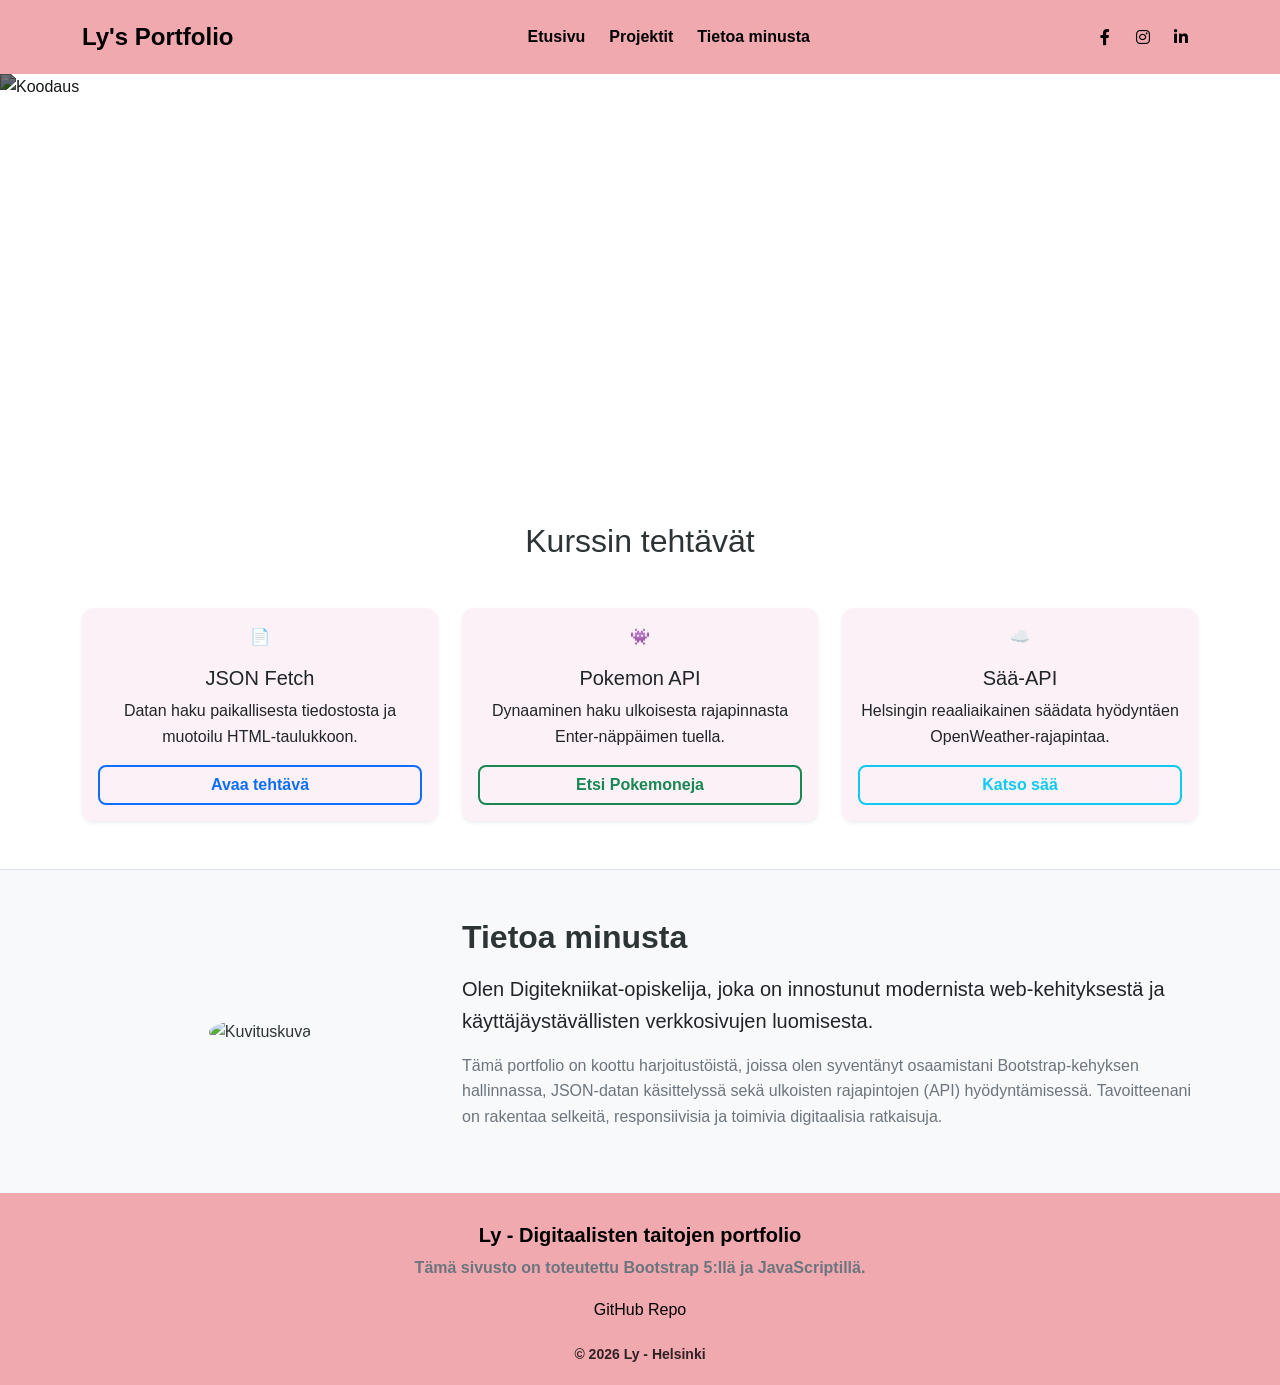
==== index.html @ f2b07099 "Final version" ====
<!DOCTYPE html>
<html lang="fi">

<head>
    <meta charset="UTF-8">
    <meta name="viewport" content="width=device-width, initial-scale=1.0">
    <title>Ly - Digitekniikat Portfolio</title>
    <link href="https://cdn.jsdelivr.net/npm/bootstrap@5.3.3/dist/css/bootstrap.min.css" rel="stylesheet">
    <link rel="stylesheet" href="https://cdnjs.cloudflare.com/ajax/libs/font-awesome/6.0.0/css/all.min.css">
    <link rel="stylesheet" href="https://cdn.jsdelivr.net/npm/bootstrap-icons@1.11.3/font/bootstrap-icons.min.css">
    <link rel="stylesheet" href="style_portfolio.css">
</head>

<body>
    <!--Navigointipalkki: Sivuston ylävalikko, joka sisältää linkit eri osioihin-->
    <nav class="navbar navbar-expand-lg sticky-top">
    <div class="container">
        <a class="navbar-brand" href="#">Ly's Portfolio</a>
        
        <button class="navbar-toggler" type="button" data-bs-toggle="collapse" data-bs-target="#navbarNav">
            <span class="navbar-toggler-icon"></span>
        </button>

        <div class="collapse navbar-collapse" id="navbarNav">
            <ul class="navbar-nav ms-auto me-auto">
                <li class="nav-item">
                    <a class="nav-link" href="#heroCarousel">Etusivu</a>
                </li>
                <li class="nav-item">
                    <a class="nav-link" href="#projekti">Projektit</a>
                </li>
                <li class="nav-item">
                    <a class="nav-link" href="#tietoa">Tietoa minusta</a>
                </li>
            </ul>

            <div class="d-flex gap-1 mt-3 mt-lg-0">
                <a href="https://www.facebook.com/" target="_blank" class="hvr-scale">
                    <i class="fab fa-facebook-f"></i>
                </a>
                <a href="https://www.instagram.com/" target="_blank" class="hvr-scale">
                    <i class="fab fa-instagram"></i>
                </a>
                <a href="https://www.linkedin.com/" target="_blank" class="hvr-scale">
                    <i class="fab fa-linkedin-in"></i>
                </a>
            </div>
        </div>
    </div>
</nav>
    <!--Hero-osio: Sivun pääotsikko ja näyttävä Bootstrap-karuselli-->
    <div id="heroCarousel" class="carousel slide" data-bs-ride="carousel">
        <div class="carousel-inner">
            <div class="carousel-item active">
                <!--Taustakuva koodauksesta, tummennettu CSS-suodattimella tekstin luettavuuden parantamiseksi-->
                <img src="https://images.unsplash.com/photo-1498050108023-c5249f4df085?q=80&w=1744&auto=format&fit=crop&ixlib=rb-4.1.0&ixid=M3wxMjA3fDB8MHxwaG90by1wYWdlfHx8fGVufDB8fHx8fA%3D%3D"
                    class="d-block w-100 hero-img-filter" alt="Koodaus">
                <div class="carousel-caption">
                    <h1 class="display-3 fw-bold">Digitekniikat 2026</h1>
                    <p class="lead">Web-tekniikat: Bootstrap, JSON & API</p>
                </div>
            </div>
        </div>
    </div>
    <!--Projekti-osio-->
    <section id="projekti" class="container my-5">
        <h2 class="text-center mb-5">Kurssin tehtävät</h2>
        <div class="row g-4">
            <!--JSON: Datan haku paikallisesta JSON-tiedostosta fetch-metodilla-->
            <div class="col-md-4">
                <div class="card h-100 shadow-sm">
                    <div class="card-body text-center">
                        <div class="feature-icon mb-3">📄</div>
                        <h5 class="card-title">JSON Fetch</h5>
                        <p class="card-text">Datan haku paikallisesta tiedostosta ja muotoilu HTML-taulukkoon.</p>
                        <a href="JSON/json.html" class="btn btn-primary w-100">Avaa tehtävä</a>
                    </div>
                </div>
            </div>
            <!--Pokemon API: Ulkoisen PokeAPI-rajapinnan hyödyntäminen hakuun-->
            <div class="col-md-4">
                <div class="card h-100 shadow-sm border-success">
                    <div class="card-body text-center">
                        <div class="feature-icon mb-3">👾</div>
                        <h5 class="card-title">Pokemon API</h5>
                        <p class="card-text">Dynaaminen haku ulkoisesta rajapinnasta Enter-näppäimen tuella.</p>
                        <a href="JSON/pokemon.html" class="btn btn-success w-100">Etsi Pokemoneja</a>
                    </div>
                </div>
            </div>
            <!--Sää API: Reaaliaikaisen säädatan haku OpenWeather-rajapinnasta-->
            <div class="col-md-4">
                <div class="card h-100 shadow-sm border-info">
                    <div class="card-body text-center">
                        <div class="feature-icon mb-3">☁️</div>
                        <h5 class="card-title">Sää-API</h5>
                        <p class="card-text">Helsingin reaaliaikainen säädata hyödyntäen OpenWeather-rajapintaa.</p>
                        <a href="JSON/saa.html" class="btn btn-info w-100">Katso sää</a>
                    </div>
                </div>
            </div>
        </div>
    </section>
    <!--Tietoa minusta-->
    <section id="tietoa" class="py-5 bg-light border-top">
        <div class="container">
            <div class="row align-items-center">
                <div class="col-md-4 text-center mb-4 mb-md-0">
                    <img src="https://images.unsplash.com/photo-1544717305-2782549b5136?q=80&w=774&auto=format&fit=crop&ixlib=rb-4.1.0&ixid=M3wxMjA3fDB8MHxwaG90by1wYWdlfHx8fGVufDB8fHx8fA%3D%3D"
                        alt="Kuvituskuva" class="img-fluid rounded-circle">
                </div>

                <div class="col-md-8">
                    <h2 class="fw-bold mb-3">Tietoa minusta</h2>
                    <p class="lead text-dark">
                        Olen Digitekniikat-opiskelija, joka on innostunut modernista web-kehityksestä ja
                        käyttäjäystävällisten verkkosivujen luomisesta.
                    </p>
                    <p class="text-secondary">
                        Tämä portfolio on koottu harjoitustöistä, joissa olen syventänyt osaamistani Bootstrap-kehyksen
                        hallinnassa, JSON-datan käsittelyssä sekä ulkoisten rajapintojen (API) hyödyntämisessä.
                        Tavoitteenani on rakentaa selkeitä, responsiivisia ja toimivia digitaalisia ratkaisuja.
                    </p>
                </div>
            </div>
        </div>
    </section>
    <!--Sisältää minun tiedot, GitHub-linkin ja tekijänoikeudet-->
    <footer>
        <div class="container text-center">
            <h5>Ly - Digitaalisten taitojen portfolio</h5>
            <p class="text-secondary">Tämä sivusto on toteutettu Bootstrap 5:llä ja JavaScriptillä.</p>
            <div class="mt-3">
                <a href="https://github.com/Lyfranckenhaeuser/digitekniikat"
                    class="text-black text-decoration-none mx-2">GitHub Repo</a>
            </div>
            <hr class="mt-4 bg-secondary">
            <p class="small mb-0">&copy; 2026 Ly - Helsinki </p>
        </div>
    </footer>
    <!--Bootstrap 5 JavaScript: Bootstrap 5 JavaScript-kirjasto komponenttien toiminnallisuutta varten-->
    <script src="https://cdn.jsdelivr.net/npm/bootstrap@5.3.3/dist/js/bootstrap.bundle.min.js"></script>
</body>

</html>
---- style_portfolio.css ----
/* Yleiset asetukset ja fontit */
body {
    font-family: 'Inter', sans-serif;
    color: #2d3436;
    margin: 0;
    line-height: 1.6;
}

html { scroll-behavior: smooth; }

/* Navigointipalkki ja Alatunniste (Header & Footer) */
.navbar, footer {
    background-color: #f1a9b0 !important; 
    border: none !important;
}

.navbar { padding: 0.8rem 0; }

footer { 
    padding: 30px 0 20px; 
    text-align: center; 
}

/* Tekstien tyylit */
.nav-link, footer h5, footer p, .hvr-scale {
    color: #000000 !important;
    font-weight: 700 !important;
    text-decoration: none;   
}
.navbar-brand {
    color: #000000 !important;
    font-weight: 800 !important; 
    text-decoration: none;
    font-size: 1.5rem !important; 
}
/* Navigointilinkkien ja ikonien hover-efekti */
.nav-link, .hvr-scale {
    transition: all 0.3s ease;
    padding: 8px 12px !important;
    border-radius: 20px;
    display: inline-flex;
    align-items: center;
    justify-content: center;
}

/* Sosiaalisen median ikonien väli */
.hvr-scale {
    width: 40px;
    height: 40px;
    margin: 0 -3px;
    border-radius: 50%;
}

.nav-link:hover, .hvr-scale:hover {
    background-color: rgba(255, 255, 255, 0.3) !important; 
    transform: translateY(-2px); /* Kevyt noste */
    color: #000000 !important;
}

/* Painikkeiden yleiset tyylit */
.btn { 
    background-color: transparent !important;
    font-weight: 600;
    border-radius: 8px;
    transition: 0.3s;
}

/* Painikkeiden värit ja reunat */
.btn-primary { border: 2px solid #0d6efd !important; color: #0d6efd !important; }
.btn-success { border: 2px solid #198754 !important; color: #198754 !important; }
.btn-info    { border: 2px solid #0dcaf0 !important; color: #0dcaf0 !important; }

/* Painikkeiden hover-efektit (Täyttöväri) */
.btn-primary:hover { background: #0d6efd !important; color: white !important; }
.btn-success:hover { background: #198754 !important; color: white !important; }
.btn-info:hover    { background: #0dcaf0 !important; color: white !important; }

/* Sisältöosiot (Hero, Kortit ja Kuvat) */
.hero-img-filter {
    filter: brightness(45%);
    object-fit: cover;
    height: 400px;
    width: 100%;
}

.card {
    border: none !important;
    background-color: #fcf1f7; 
    border-radius: 12px;
}

.profile-img { 
    width: 180px; 
    height: 180px; 
    object-fit: cover; 
    border-radius: 50%; 
}

footer hr { display: none !important; } /* Poistetaan tarpeeton viiva */

footer p.small { 
    margin-top: 20px !important; 
    opacity: 0.8;
}

.hvr-scale:hover { transform: scale(1.1) translateY(-2px); }
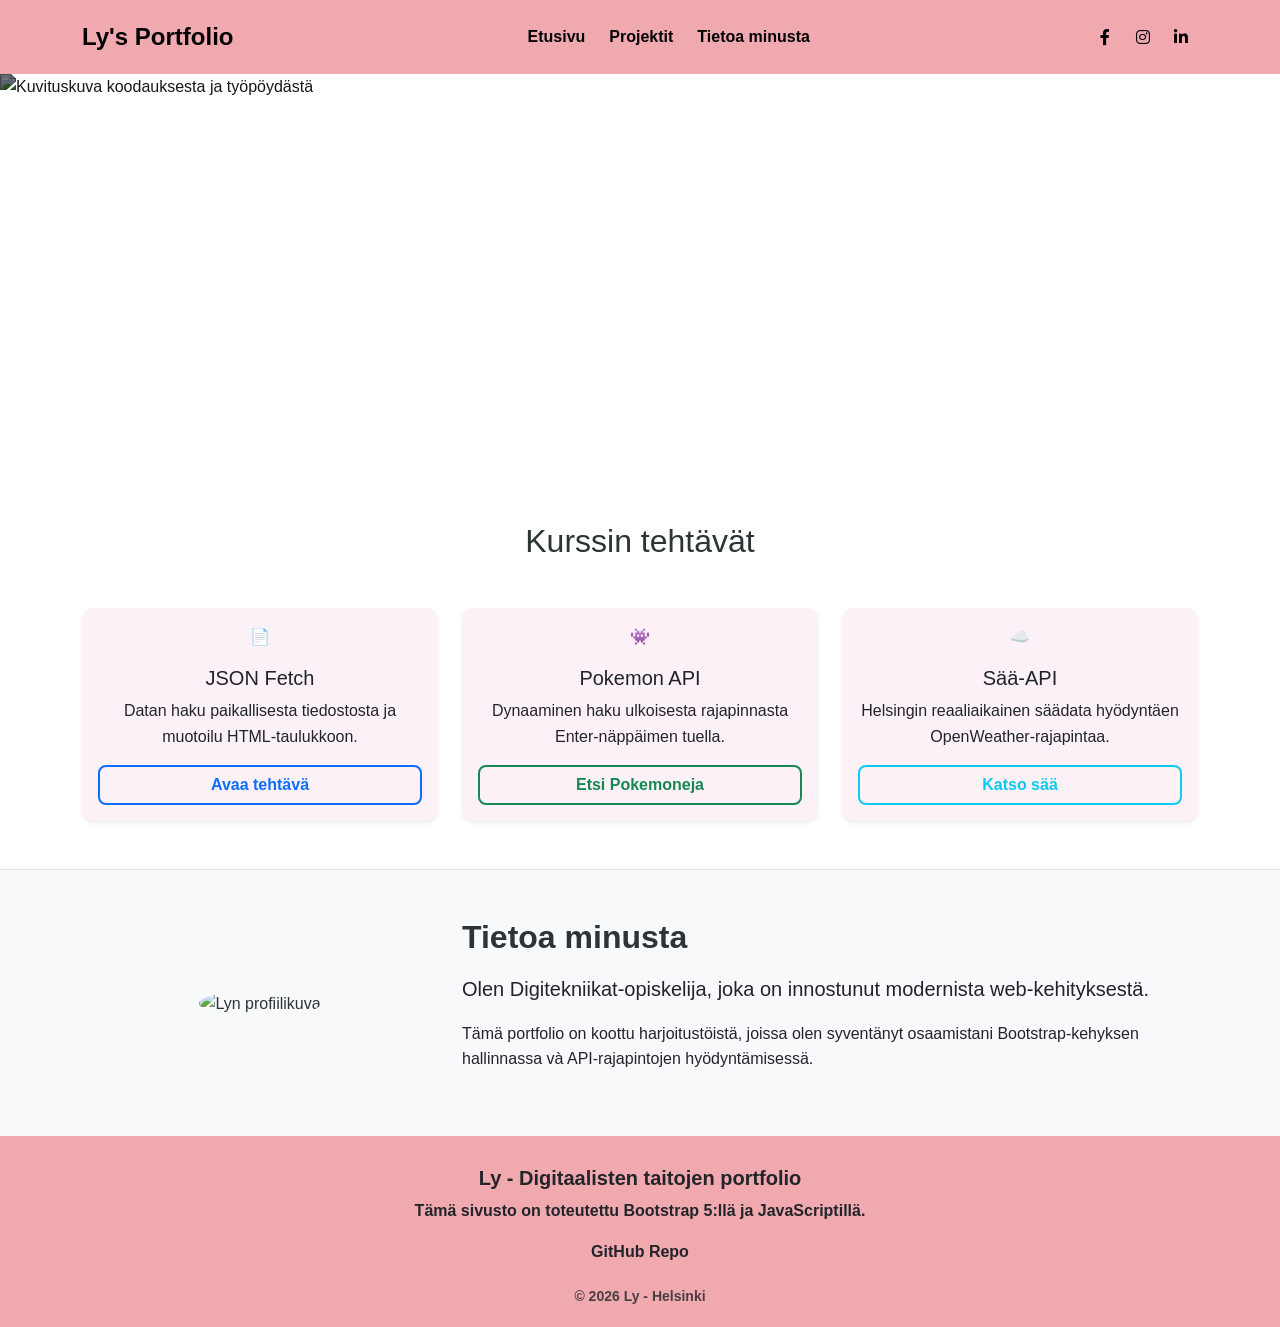
==== commit 42c6a7cb: "Refactor navigation and footer for accessibility Updated various elements in the navigation and foot" ====
--- a/index.html
+++ b/index.html
@@ -12,134 +12,119 @@
 </head>
 
 <body>
-    <!--Navigointipalkki: Sivuston ylävalikko, joka sisältää linkit eri osioihin-->
     <nav class="navbar navbar-expand-lg sticky-top">
-    <div class="container">
-        <a class="navbar-brand" href="#">Ly's Portfolio</a>
-        
-        <button class="navbar-toggler" type="button" data-bs-toggle="collapse" data-bs-target="#navbarNav">
-            <span class="navbar-toggler-icon"></span>
-        </button>
+        <div class="container">
+            <a class="navbar-brand" href="#">Ly's Portfolio</a>
+            
+            <button class="navbar-toggler" type="button" data-bs-toggle="collapse" data-bs-target="#navbarNav" aria-label="Avaa valikko">
+                <span class="navbar-toggler-icon"></span>
+            </button>
 
-        <div class="collapse navbar-collapse" id="navbarNav">
-            <ul class="navbar-nav ms-auto me-auto">
-                <li class="nav-item">
-                    <a class="nav-link" href="#heroCarousel">Etusivu</a>
-                </li>
-                <li class="nav-item">
-                    <a class="nav-link" href="#projekti">Projektit</a>
-                </li>
-                <li class="nav-item">
-                    <a class="nav-link" href="#tietoa">Tietoa minusta</a>
-                </li>
-            </ul>
+            <div class="collapse navbar-collapse" id="navbarNav">
+                <ul class="navbar-nav ms-auto me-auto">
+                    <li class="nav-item"><a class="nav-link" href="#heroCarousel">Etusivu</a></li>
+                    <li class="nav-item"><a class="nav-link" href="#projekti">Projektit</a></li>
+                    <li class="nav-item"><a class="nav-link" href="#tietoa">Tietoa minusta</a></li>
+                </ul>
 
-            <div class="d-flex gap-1 mt-3 mt-lg-0">
-                <a href="https://www.facebook.com/" target="_blank" class="hvr-scale">
-                    <i class="fab fa-facebook-f"></i>
-                </a>
-                <a href="https://www.instagram.com/" target="_blank" class="hvr-scale">
-                    <i class="fab fa-instagram"></i>
-                </a>
-                <a href="https://www.linkedin.com/" target="_blank" class="hvr-scale">
-                    <i class="fab fa-linkedin-in"></i>
-                </a>
+                <div class="d-flex gap-1 mt-3 mt-lg-0">
+                    <a href="https://www.facebook.com/" target="_blank" class="hvr-scale" aria-label="Facebook">
+                        <i class="fab fa-facebook-f"></i>
+                    </a>
+                    <a href="https://www.instagram.com/" target="_blank" class="hvr-scale" aria-label="Instagram">
+                        <i class="fab fa-instagram"></i>
+                    </a>
+                    <a href="https://www.linkedin.com/" target="_blank" class="hvr-scale" aria-label="LinkedIn">
+                        <i class="fab fa-linkedin-in"></i>
+                    </a>
+                </div>
             </div>
         </div>
-    </div>
-</nav>
-    <!--Hero-osio: Sivun pääotsikko ja näyttävä Bootstrap-karuselli-->
+    </nav>
+
     <div id="heroCarousel" class="carousel slide" data-bs-ride="carousel">
         <div class="carousel-inner">
             <div class="carousel-item active">
-                <!--Taustakuva koodauksesta, tummennettu CSS-suodattimella tekstin luettavuuden parantamiseksi-->
-                <img src="https://images.unsplash.com/photo-1498050108023-c5249f4df085?q=80&w=1744&auto=format&fit=crop&ixlib=rb-4.1.0&ixid=M3wxMjA3fDB8MHxwaG90by1wYWdlfHx8fGVufDB8fHx8fA%3D%3D"
-                    class="d-block w-100 hero-img-filter" alt="Koodaus">
+                <img src="https://images.unsplash.com/photo-1498050108023-c5249f4df085?q=80&w=1744&auto=format&fit=crop"
+                    class="d-block w-100 hero-img-filter" alt="Kuvituskuva koodauksesta ja työpöydästä">
                 <div class="carousel-caption">
                     <h1 class="display-3 fw-bold">Digitekniikat 2026</h1>
-                    <p class="lead">Web-tekniikat: Bootstrap, JSON & API</p>
+                    <p class="lead text-white">Web-tekniikat: Bootstrap, JSON & API</p>
                 </div>
             </div>
         </div>
     </div>
-    <!--Projekti-osio-->
+
     <section id="projekti" class="container my-5">
         <h2 class="text-center mb-5">Kurssin tehtävät</h2>
         <div class="row g-4">
-            <!--JSON: Datan haku paikallisesta JSON-tiedostosta fetch-metodilla-->
             <div class="col-md-4">
                 <div class="card h-100 shadow-sm">
                     <div class="card-body text-center">
-                        <div class="feature-icon mb-3">📄</div>
-                        <h5 class="card-title">JSON Fetch</h5>
-                        <p class="card-text">Datan haku paikallisesta tiedostosta ja muotoilu HTML-taulukkoon.</p>
+                        <div class="feature-icon mb-3" aria-hidden="true">📄</div>
+                        <h3 class="h5 card-title">JSON Fetch</h3>
+                        <p class="card-text text-dark">Datan haku paikallisesta tiedostosta ja muotoilu HTML-taulukkoon.</p>
                         <a href="JSON/json.html" class="btn btn-primary w-100">Avaa tehtävä</a>
                     </div>
                 </div>
             </div>
-            <!--Pokemon API: Ulkoisen PokeAPI-rajapinnan hyödyntäminen hakuun-->
             <div class="col-md-4">
                 <div class="card h-100 shadow-sm border-success">
                     <div class="card-body text-center">
-                        <div class="feature-icon mb-3">👾</div>
-                        <h5 class="card-title">Pokemon API</h5>
-                        <p class="card-text">Dynaaminen haku ulkoisesta rajapinnasta Enter-näppäimen tuella.</p>
+                        <div class="feature-icon mb-3" aria-hidden="true">👾</div>
+                        <h3 class="h5 card-title">Pokemon API</h3>
+                        <p class="card-text text-dark">Dynaaminen haku ulkoisesta rajapinnasta Enter-näppäimen tuella.</p>
                         <a href="JSON/pokemon.html" class="btn btn-success w-100">Etsi Pokemoneja</a>
                     </div>
                 </div>
             </div>
-            <!--Sää API: Reaaliaikaisen säädatan haku OpenWeather-rajapinnasta-->
             <div class="col-md-4">
                 <div class="card h-100 shadow-sm border-info">
                     <div class="card-body text-center">
-                        <div class="feature-icon mb-3">☁️</div>
-                        <h5 class="card-title">Sää-API</h5>
-                        <p class="card-text">Helsingin reaaliaikainen säädata hyödyntäen OpenWeather-rajapintaa.</p>
+                        <div class="feature-icon mb-3" aria-hidden="true">☁️</div>
+                        <h3 class="h5 card-title">Sää-API</h3>
+                        <p class="card-text text-dark">Helsingin reaaliaikainen säädata hyödyntäen OpenWeather-rajapintaa.</p>
                         <a href="JSON/saa.html" class="btn btn-info w-100">Katso sää</a>
                     </div>
                 </div>
             </div>
         </div>
     </section>
-    <!--Tietoa minusta-->
+
     <section id="tietoa" class="py-5 bg-light border-top">
         <div class="container">
             <div class="row align-items-center">
                 <div class="col-md-4 text-center mb-4 mb-md-0">
-                    <img src="https://images.unsplash.com/photo-1544717305-2782549b5136?q=80&w=774&auto=format&fit=crop&ixlib=rb-4.1.0&ixid=M3wxMjA3fDB8MHxwaG90by1wYWdlfHx8fGVufDB8fHx8fA%3D%3D"
-                        alt="Kuvituskuva" class="img-fluid rounded-circle">
+                    <img src="https://images.unsplash.com/photo-1544717305-2782549b5136?q=80&w=774&auto=format&fit=crop"
+                        alt="Lyn profiilikuva" class="img-fluid rounded-circle profile-img">
                 </div>
-
                 <div class="col-md-8">
                     <h2 class="fw-bold mb-3">Tietoa minusta</h2>
                     <p class="lead text-dark">
-                        Olen Digitekniikat-opiskelija, joka on innostunut modernista web-kehityksestä ja
-                        käyttäjäystävällisten verkkosivujen luomisesta.
+                        Olen Digitekniikat-opiskelija, joka on innostunut modernista web-kehityksestä.
                     </p>
-                    <p class="text-secondary">
+                    <p class="text-dark">
                         Tämä portfolio on koottu harjoitustöistä, joissa olen syventänyt osaamistani Bootstrap-kehyksen
-                        hallinnassa, JSON-datan käsittelyssä sekä ulkoisten rajapintojen (API) hyödyntämisessä.
-                        Tavoitteenani on rakentaa selkeitä, responsiivisia ja toimivia digitaalisia ratkaisuja.
+                        hallinnassa và API-rajapintojen hyödyntämisessä.
                     </p>
                 </div>
             </div>
         </div>
     </section>
-    <!--Sisältää minun tiedot, GitHub-linkin ja tekijänoikeudet-->
+
     <footer>
         <div class="container text-center">
-            <h5>Ly - Digitaalisten taitojen portfolio</h5>
-            <p class="text-secondary">Tämä sivusto on toteutettu Bootstrap 5:llä ja JavaScriptillä.</p>
+            <h2 class="h5 fw-bold text-dark">Ly - Digitaalisten taitojen portfolio</h2>
+            <p class="text-dark">Tämä sivusto on toteutettu Bootstrap 5:llä ja JavaScriptillä.</p>
             <div class="mt-3">
                 <a href="https://github.com/Lyfranckenhaeuser/digitekniikat"
-                    class="text-black text-decoration-none mx-2">GitHub Repo</a>
+                    class="text-dark text-decoration-none mx-2 fw-bold">GitHub Repo</a>
             </div>
-            <hr class="mt-4 bg-secondary">
-            <p class="small mb-0">&copy; 2026 Ly - Helsinki </p>
+            <hr class="mt-4 bg-dark">
+            <p class="small text-dark mb-0">&copy; 2026 Ly - Helsinki </p>
         </div>
     </footer>
-    <!--Bootstrap 5 JavaScript: Bootstrap 5 JavaScript-kirjasto komponenttien toiminnallisuutta varten-->
+
     <script src="https://cdn.jsdelivr.net/npm/bootstrap@5.3.3/dist/js/bootstrap.bundle.min.js"></script>
 </body>
-
-</html>+</html>
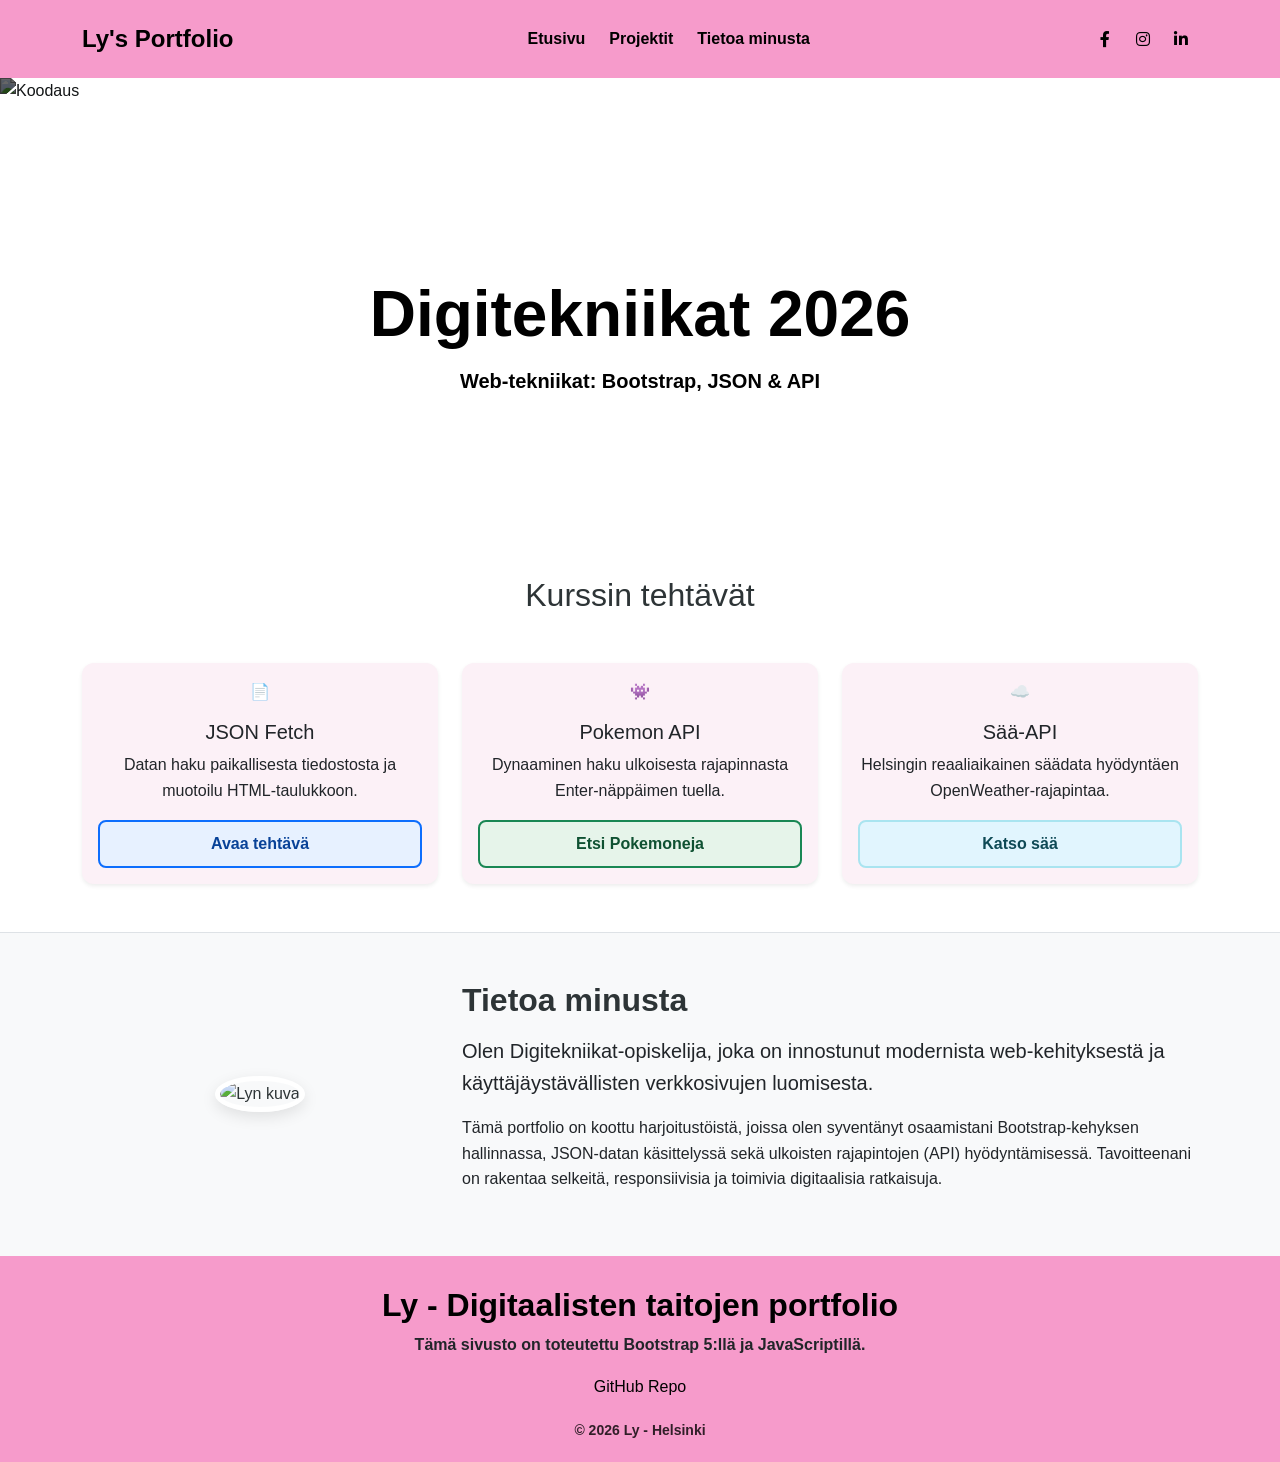
==== commit 7434615e: "fix" ====
--- a/index.html
+++ b/index.html
@@ -12,19 +12,26 @@
 </head>
 
 <body>
+    <!--Navigointipalkki: Sivuston ylävalikko, joka sisältää linkit eri osioihin-->
     <nav class="navbar navbar-expand-lg sticky-top">
         <div class="container">
             <a class="navbar-brand" href="#">Ly's Portfolio</a>
-            
-            <button class="navbar-toggler" type="button" data-bs-toggle="collapse" data-bs-target="#navbarNav" aria-label="Avaa valikko">
+
+            <button class="navbar-toggler" type="button" data-bs-toggle="collapse" data-bs-target="#navbarNav">
                 <span class="navbar-toggler-icon"></span>
             </button>
 
             <div class="collapse navbar-collapse" id="navbarNav">
                 <ul class="navbar-nav ms-auto me-auto">
-                    <li class="nav-item"><a class="nav-link" href="#heroCarousel">Etusivu</a></li>
-                    <li class="nav-item"><a class="nav-link" href="#projekti">Projektit</a></li>
-                    <li class="nav-item"><a class="nav-link" href="#tietoa">Tietoa minusta</a></li>
+                    <li class="nav-item">
+                        <a class="nav-link" href="#heroCarousel">Etusivu</a>
+                    </li>
+                    <li class="nav-item">
+                        <a class="nav-link" href="#projekti">Projektit</a>
+                    </li>
+                    <li class="nav-item">
+                        <a class="nav-link" href="#tietoa">Tietoa minusta</a>
+                    </li>
                 </ul>
 
                 <div class="d-flex gap-1 mt-3 mt-lg-0">
@@ -41,90 +48,101 @@
             </div>
         </div>
     </nav>
-
+    <!--Hero-osio: Sivun pääotsikko ja näyttävä Bootstrap-karuselli-->
     <div id="heroCarousel" class="carousel slide" data-bs-ride="carousel">
         <div class="carousel-inner">
             <div class="carousel-item active">
-                <img src="https://images.unsplash.com/photo-1498050108023-c5249f4df085?q=80&w=1744&auto=format&fit=crop"
-                    class="d-block w-100 hero-img-filter" alt="Kuvituskuva koodauksesta ja työpöydästä">
+                <!--Taustakuva koodauksesta, tummennettu CSS-suodattimella tekstin luettavuuden parantamiseksi-->
+                <img src="https://images.unsplash.com/photo-1498050108023-c5249f4df085?q=80&w=1744&auto=format&fit=crop&ixlib=rb-4.1.0&ixid=M3wxMjA3fDB8MHxwaG90by1wYWdlfHx8fGVufDB8fHx8fA%3D%3D"
+                    class="d-block w-100 hero-img-filter" alt="Koodaus">
                 <div class="carousel-caption">
                     <h1 class="display-3 fw-bold">Digitekniikat 2026</h1>
-                    <p class="lead text-white">Web-tekniikat: Bootstrap, JSON & API</p>
+                    <p class="lead fw-bold text-dark"
+                        style="background: rgba(255,255,255,0.7); display: inline-block; padding: 5px 15px; border-radius: 10px;">
+                        Web-tekniikat: Bootstrap, JSON & API
+                    </p>
                 </div>
             </div>
         </div>
     </div>
-
+    <!--Projekti-osio-->
     <section id="projekti" class="container my-5">
         <h2 class="text-center mb-5">Kurssin tehtävät</h2>
         <div class="row g-4">
+            <!--JSON: Datan haku paikallisesta JSON-tiedostosta fetch-metodilla-->
             <div class="col-md-4">
                 <div class="card h-100 shadow-sm">
                     <div class="card-body text-center">
-                        <div class="feature-icon mb-3" aria-hidden="true">📄</div>
-                        <h3 class="h5 card-title">JSON Fetch</h3>
-                        <p class="card-text text-dark">Datan haku paikallisesta tiedostosta ja muotoilu HTML-taulukkoon.</p>
-                        <a href="JSON/json.html" class="btn btn-primary w-100">Avaa tehtävä</a>
+                        <div class="feature-icon mb-3">📄</div>
+                        <h5 class="card-title">JSON Fetch</h5>
+                        <p class="card-text">Datan haku paikallisesta tiedostosta ja muotoilu HTML-taulukkoon.</p>
+                        <a href="JSON/json.html" class="btn btn-primary w-100 fw-bold text-dark">Avaa tehtävä</a>
                     </div>
                 </div>
             </div>
+            <!--Pokemon API: Ulkoisen PokeAPI-rajapinnan hyödyntäminen hakuun-->
             <div class="col-md-4">
                 <div class="card h-100 shadow-sm border-success">
                     <div class="card-body text-center">
-                        <div class="feature-icon mb-3" aria-hidden="true">👾</div>
-                        <h3 class="h5 card-title">Pokemon API</h3>
-                        <p class="card-text text-dark">Dynaaminen haku ulkoisesta rajapinnasta Enter-näppäimen tuella.</p>
-                        <a href="JSON/pokemon.html" class="btn btn-success w-100">Etsi Pokemoneja</a>
+                        <div class="feature-icon mb-3">👾</div>
+                        <h5 class="card-title">Pokemon API</h5>
+                        <p class="card-text">Dynaaminen haku ulkoisesta rajapinnasta Enter-näppäimen tuella.</p>
+                        <a href="JSON/pokemon.html" class="btn btn-success w-100 fw-bold text-dark">Etsi Pokemoneja</a>
                     </div>
                 </div>
             </div>
+            <!--Sää API: Reaaliaikaisen säädatan haku OpenWeather-rajapinnasta-->
             <div class="col-md-4">
                 <div class="card h-100 shadow-sm border-info">
                     <div class="card-body text-center">
-                        <div class="feature-icon mb-3" aria-hidden="true">☁️</div>
-                        <h3 class="h5 card-title">Sää-API</h3>
-                        <p class="card-text text-dark">Helsingin reaaliaikainen säädata hyödyntäen OpenWeather-rajapintaa.</p>
-                        <a href="JSON/saa.html" class="btn btn-info w-100">Katso sää</a>
+                        <div class="feature-icon mb-3">☁️</div>
+                        <h5 class="card-title">Sää-API</h5>
+                        <p class="card-text">Helsingin reaaliaikainen säädata hyödyntäen OpenWeather-rajapintaa.</p>
+                        <a href="JSON/saa.html" class="btn btn-info w-100 fw-bold text-dark">Katso sää</a>
                     </div>
                 </div>
             </div>
         </div>
     </section>
-
+    <!--Tietoa minusta-->
     <section id="tietoa" class="py-5 bg-light border-top">
         <div class="container">
             <div class="row align-items-center">
                 <div class="col-md-4 text-center mb-4 mb-md-0">
-                    <img src="https://images.unsplash.com/photo-1544717305-2782549b5136?q=80&w=774&auto=format&fit=crop"
-                        alt="Lyn profiilikuva" class="img-fluid rounded-circle profile-img">
+                    <img src="https://images.unsplash.com/photo-1544717305-2782549b5136?q=80&w=774&auto=format&fit=crop&ixlib=rb-4.1.0&ixid=M3wxMjA3fDB8MHxwaG90by1wYWdlfHx8fGVufDB8fHx8fA%3D%3D"
+                        alt="Lyn kuva" class="img-fluid rounded-circle profile-img">
                 </div>
+
                 <div class="col-md-8">
                     <h2 class="fw-bold mb-3">Tietoa minusta</h2>
                     <p class="lead text-dark">
-                        Olen Digitekniikat-opiskelija, joka on innostunut modernista web-kehityksestä.
+                        Olen Digitekniikat-opiskelija, joka on innostunut modernista web-kehityksestä ja
+                        käyttäjäystävällisten verkkosivujen luomisesta.
                     </p>
                     <p class="text-dark">
                         Tämä portfolio on koottu harjoitustöistä, joissa olen syventänyt osaamistani Bootstrap-kehyksen
-                        hallinnassa và API-rajapintojen hyödyntämisessä.
+                        hallinnassa, JSON-datan käsittelyssä sekä ulkoisten rajapintojen (API) hyödyntämisessä.
+                        Tavoitteenani on rakentaa selkeitä, responsiivisia ja toimivia digitaalisia ratkaisuja.
                     </p>
                 </div>
             </div>
         </div>
     </section>
-
+    <!--Sisältää minun tiedot, GitHub-linkin ja tekijänoikeudet-->
     <footer>
         <div class="container text-center">
-            <h2 class="h5 fw-bold text-dark">Ly - Digitaalisten taitojen portfolio</h2>
+            <h2 class="fw-bold">Ly - Digitaalisten taitojen portfolio</h2>
             <p class="text-dark">Tämä sivusto on toteutettu Bootstrap 5:llä ja JavaScriptillä.</p>
             <div class="mt-3">
                 <a href="https://github.com/Lyfranckenhaeuser/digitekniikat"
-                    class="text-dark text-decoration-none mx-2 fw-bold">GitHub Repo</a>
+                    class="text-black text-decoration-none mx-2">GitHub Repo</a>
             </div>
-            <hr class="mt-4 bg-dark">
+            <hr class="mt-4 border-dark">
             <p class="small text-dark mb-0">&copy; 2026 Ly - Helsinki </p>
         </div>
     </footer>
-
+    <!--Bootstrap 5 JavaScript: Bootstrap 5 JavaScript-kirjasto komponenttien toiminnallisuutta varten-->
     <script src="https://cdn.jsdelivr.net/npm/bootstrap@5.3.3/dist/js/bootstrap.bundle.min.js"></script>
 </body>
-</html>
+
+</html>
--- a/style_portfolio.css
+++ b/style_portfolio.css
@@ -10,11 +10,14 @@
 
 /* Navigointipalkki ja Alatunniste (Header & Footer) */
 .navbar, footer {
-    background-color: #f1a9b0 !important; 
+    background-color: #f69bcb !important; 
     border: none !important;
 }
 
-.navbar { padding: 0.8rem 0; }
+
+.navbar { padding: 15px 0 !important; 
+    min-height: 70px; 
+}
 
 footer { 
     padding: 30px 0 20px; 
@@ -22,7 +25,7 @@
 }
 
 /* Tekstien tyylit */
-.nav-link, footer h5, footer p, .hvr-scale {
+.nav-link, footer h2,footer h5, footer p, .hvr-scale {
     color: #000000 !important;
     font-weight: 700 !important;
     text-decoration: none;   
@@ -53,47 +56,79 @@
 
 .nav-link:hover, .hvr-scale:hover {
     background-color: rgba(255, 255, 255, 0.3) !important; 
-    transform: translateY(-2px); /* Kevyt noste */
-    color: #000000 !important;
+    transform: translateY(-2px); 
 }
 
 /* Painikkeiden yleiset tyylit */
 .btn { 
-    background-color: transparent !important;
-    font-weight: 600;
+    padding: 10px 20px;
+    font-weight: 700;
     border-radius: 8px;
     transition: 0.3s;
 }
 
 /* Painikkeiden värit ja reunat */
-.btn-primary { border: 2px solid #0d6efd !important; color: #0d6efd !important; }
-.btn-success { border: 2px solid #198754 !important; color: #198754 !important; }
-.btn-info    { border: 2px solid #0dcaf0 !important; color: #0dcaf0 !important; }
-
+.btn-primary { 
+    background-color: #e7f1ff !important; 
+    border: 2px solid #0d6efd !important; 
+    color: #084298 !important; 
+}
+.btn-success { 
+    background-color: #e6f4ea !important; 
+    border: 2px solid #198754 !important; 
+    color: #0f5132 !important; 
+}
+.btn-info { 
+    background-color: #e1f5fe !important; 
+    border: 2px solid #a9e4f0 !important; 
+    color: #0e4955 !important; 
+}
 /* Painikkeiden hover-efektit (Täyttöväri) */
-.btn-primary:hover { background: #0d6efd !important; color: white !important; }
-.btn-success:hover { background: #198754 !important; color: white !important; }
-.btn-info:hover    { background: #0dcaf0 !important; color: white !important; }
+.btn-primary:hover, .btn-success:hover, .btn-info:hover { 
+    color: white !important; 
+    background-color: #f69bcb !important; 
+}
 
 /* Sisältöosiot (Hero, Kortit ja Kuvat) */
 .hero-img-filter {
-    filter: brightness(45%);
+    filter: brightness(40%);
     object-fit: cover;
-    height: 400px;
+    height: 450px;
     width: 100%;
 }
 
+.carousel-caption {
+    background: rgba(255, 255, 255, 0.7); 
+    padding: 20px;
+    border-radius: 30px;
+    bottom: 20%;
+    max-width: 600px;
+    margin: 0 auto;
+}
+
+.carousel-caption h1, .carousel-caption p.lead {
+    color: #000000 !important;
+    text-shadow: none !important;
+}
 .card {
     border: none !important;
     background-color: #fcf1f7; 
     border-radius: 12px;
 }
 
+.card:hover {
+    transform: translateY(-5px);
+    box-shadow: 0 10px 20px rgba(0,0,0,0.1);
+}
+
 .profile-img { 
-    width: 180px; 
-    height: 180px; 
+    width: 300px; 
+    height: 300px; 
     object-fit: cover; 
+    object-position: top; 
     border-radius: 50%; 
+    border: 5px solid white;
+    box-shadow: 0 5px 15px rgba(0,0,0,0.1);
 }
 
 footer hr { display: none !important; } /* Poistetaan tarpeeton viiva */
@@ -101,6 +136,7 @@
 footer p.small { 
     margin-top: 20px !important; 
     opacity: 0.8;
+    color: #000000 !important;
 }
 
 .hvr-scale:hover { transform: scale(1.1) translateY(-2px); }
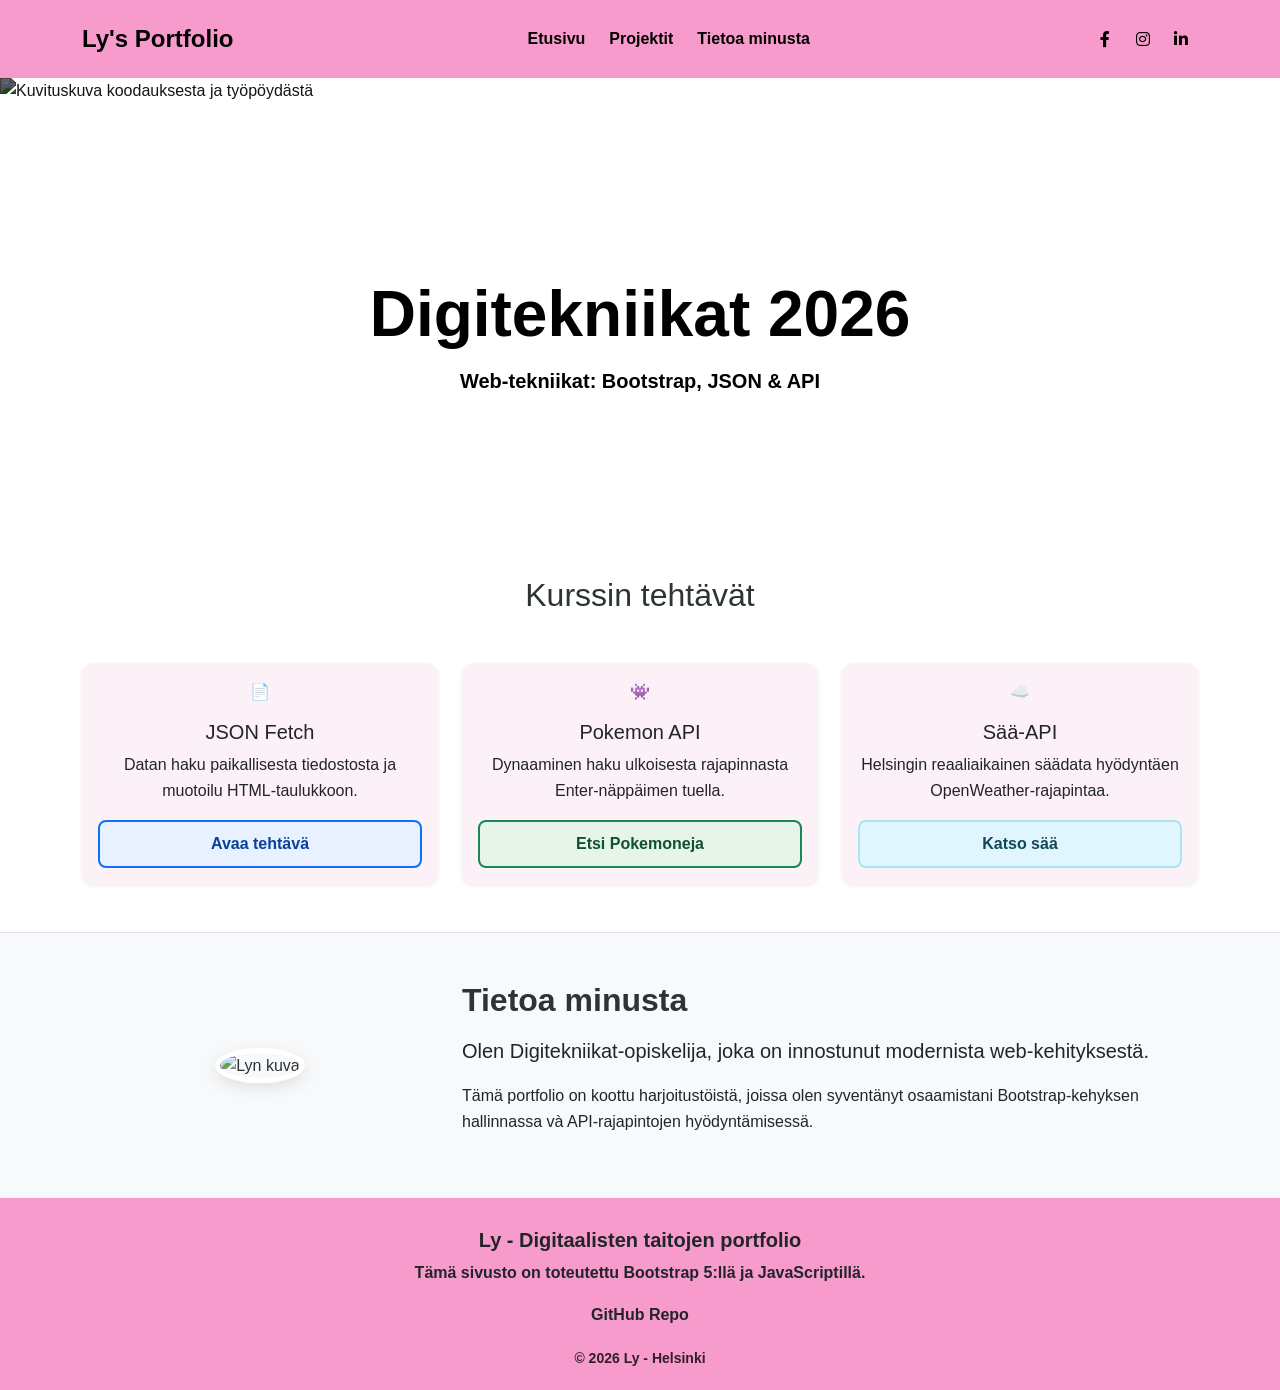
==== commit f3b75b68: "fix" ====
--- a/index.html
+++ b/index.html
@@ -12,7 +12,6 @@
 </head>
 
 <body>
-    <!--Navigointipalkki: Sivuston ylävalikko, joka sisältää linkit eri osioihin-->
     <nav class="navbar navbar-expand-lg sticky-top">
         <div class="container">
             <a class="navbar-brand" href="#">Ly's Portfolio</a>
@@ -52,96 +51,89 @@
     <div id="heroCarousel" class="carousel slide" data-bs-ride="carousel">
         <div class="carousel-inner">
             <div class="carousel-item active">
-                <!--Taustakuva koodauksesta, tummennettu CSS-suodattimella tekstin luettavuuden parantamiseksi-->
-                <img src="https://images.unsplash.com/photo-1498050108023-c5249f4df085?q=80&w=1744&auto=format&fit=crop&ixlib=rb-4.1.0&ixid=M3wxMjA3fDB8MHxwaG90by1wYWdlfHx8fGVufDB8fHx8fA%3D%3D"
-                    class="d-block w-100 hero-img-filter" alt="Koodaus">
+                <img src="https://images.unsplash.com/photo-1498050108023-c5249f4df085?q=80&w=1744&auto=format&fit=crop"
+                    class="d-block w-100 hero-img-filter" alt="Kuvituskuva koodauksesta ja työpöydästä">
                 <div class="carousel-caption">
                     <h1 class="display-3 fw-bold">Digitekniikat 2026</h1>
                     <p class="lead fw-bold text-dark"
-                        style="background: rgba(255,255,255,0.7); display: inline-block; padding: 5px 15px; border-radius: 10px;">
+                        style="background: rgba(255,255,255,0.7); display: inline-block; padding: 5px 15px; border-radius: 5px;">
                         Web-tekniikat: Bootstrap, JSON & API
                     </p>
                 </div>
             </div>
         </div>
     </div>
-    <!--Projekti-osio-->
+
     <section id="projekti" class="container my-5">
         <h2 class="text-center mb-5">Kurssin tehtävät</h2>
         <div class="row g-4">
-            <!--JSON: Datan haku paikallisesta JSON-tiedostosta fetch-metodilla-->
             <div class="col-md-4">
                 <div class="card h-100 shadow-sm">
                     <div class="card-body text-center">
                         <div class="feature-icon mb-3">📄</div>
                         <h5 class="card-title">JSON Fetch</h5>
                         <p class="card-text">Datan haku paikallisesta tiedostosta ja muotoilu HTML-taulukkoon.</p>
-                        <a href="JSON/json.html" class="btn btn-primary w-100 fw-bold text-dark">Avaa tehtävä</a>
+                        <a href="JSON/json.html" class="btn btn-primary w-100">Avaa tehtävä</a>
                     </div>
                 </div>
             </div>
-            <!--Pokemon API: Ulkoisen PokeAPI-rajapinnan hyödyntäminen hakuun-->
             <div class="col-md-4">
                 <div class="card h-100 shadow-sm border-success">
                     <div class="card-body text-center">
                         <div class="feature-icon mb-3">👾</div>
                         <h5 class="card-title">Pokemon API</h5>
                         <p class="card-text">Dynaaminen haku ulkoisesta rajapinnasta Enter-näppäimen tuella.</p>
-                        <a href="JSON/pokemon.html" class="btn btn-success w-100 fw-bold text-dark">Etsi Pokemoneja</a>
+                        <a href="JSON/pokemon.html" class="btn btn-success w-100">Etsi Pokemoneja</a>
                     </div>
                 </div>
             </div>
-            <!--Sää API: Reaaliaikaisen säädatan haku OpenWeather-rajapinnasta-->
             <div class="col-md-4">
                 <div class="card h-100 shadow-sm border-info">
                     <div class="card-body text-center">
                         <div class="feature-icon mb-3">☁️</div>
                         <h5 class="card-title">Sää-API</h5>
                         <p class="card-text">Helsingin reaaliaikainen säädata hyödyntäen OpenWeather-rajapintaa.</p>
-                        <a href="JSON/saa.html" class="btn btn-info w-100 fw-bold text-dark">Katso sää</a>
+                        <a href="JSON/saa.html" class="btn btn-info w-100">Katso sää</a>
                     </div>
                 </div>
             </div>
         </div>
     </section>
-    <!--Tietoa minusta-->
+
     <section id="tietoa" class="py-5 bg-light border-top">
         <div class="container">
             <div class="row align-items-center">
                 <div class="col-md-4 text-center mb-4 mb-md-0">
                     <img src="https://images.unsplash.com/photo-1544717305-2782549b5136?q=80&w=774&auto=format&fit=crop&ixlib=rb-4.1.0&ixid=M3wxMjA3fDB8MHxwaG90by1wYWdlfHx8fGVufDB8fHx8fA%3D%3D"
-                        alt="Lyn kuva" class="img-fluid rounded-circle profile-img">
+                        alt="Lyn kuva" class="img-fluid profile-img">
                 </div>
-
                 <div class="col-md-8">
                     <h2 class="fw-bold mb-3">Tietoa minusta</h2>
                     <p class="lead text-dark">
-                        Olen Digitekniikat-opiskelija, joka on innostunut modernista web-kehityksestä ja
-                        käyttäjäystävällisten verkkosivujen luomisesta.
+                        Olen Digitekniikat-opiskelija, joka on innostunut modernista web-kehityksestä.
                     </p>
                     <p class="text-dark">
                         Tämä portfolio on koottu harjoitustöistä, joissa olen syventänyt osaamistani Bootstrap-kehyksen
-                        hallinnassa, JSON-datan käsittelyssä sekä ulkoisten rajapintojen (API) hyödyntämisessä.
-                        Tavoitteenani on rakentaa selkeitä, responsiivisia ja toimivia digitaalisia ratkaisuja.
+                        hallinnassa và API-rajapintojen hyödyntämisessä.
                     </p>
                 </div>
             </div>
         </div>
     </section>
-    <!--Sisältää minun tiedot, GitHub-linkin ja tekijänoikeudet-->
+
     <footer>
         <div class="container text-center">
-            <h2 class="fw-bold">Ly - Digitaalisten taitojen portfolio</h2>
+            <h5 class="fw-bold text-dark">Ly - Digitaalisten taitojen portfolio</h5>
             <p class="text-dark">Tämä sivusto on toteutettu Bootstrap 5:llä ja JavaScriptillä.</p>
             <div class="mt-3">
                 <a href="https://github.com/Lyfranckenhaeuser/digitekniikat"
-                    class="text-black text-decoration-none mx-2">GitHub Repo</a>
+                    class="text-dark text-decoration-none mx-2 fw-bold">GitHub Repo</a>
             </div>
-            <hr class="mt-4 border-dark">
-            <p class="small text-dark mb-0">&copy; 2026 Ly - Helsinki </p>
+            <hr class="mt-4 bg-secondary">
+            <p class="small mb-0">&copy; 2026 Ly - Helsinki </p>
         </div>
     </footer>
-    <!--Bootstrap 5 JavaScript: Bootstrap 5 JavaScript-kirjasto komponenttien toiminnallisuutta varten-->
+
     <script src="https://cdn.jsdelivr.net/npm/bootstrap@5.3.3/dist/js/bootstrap.bundle.min.js"></script>
 </body>
 
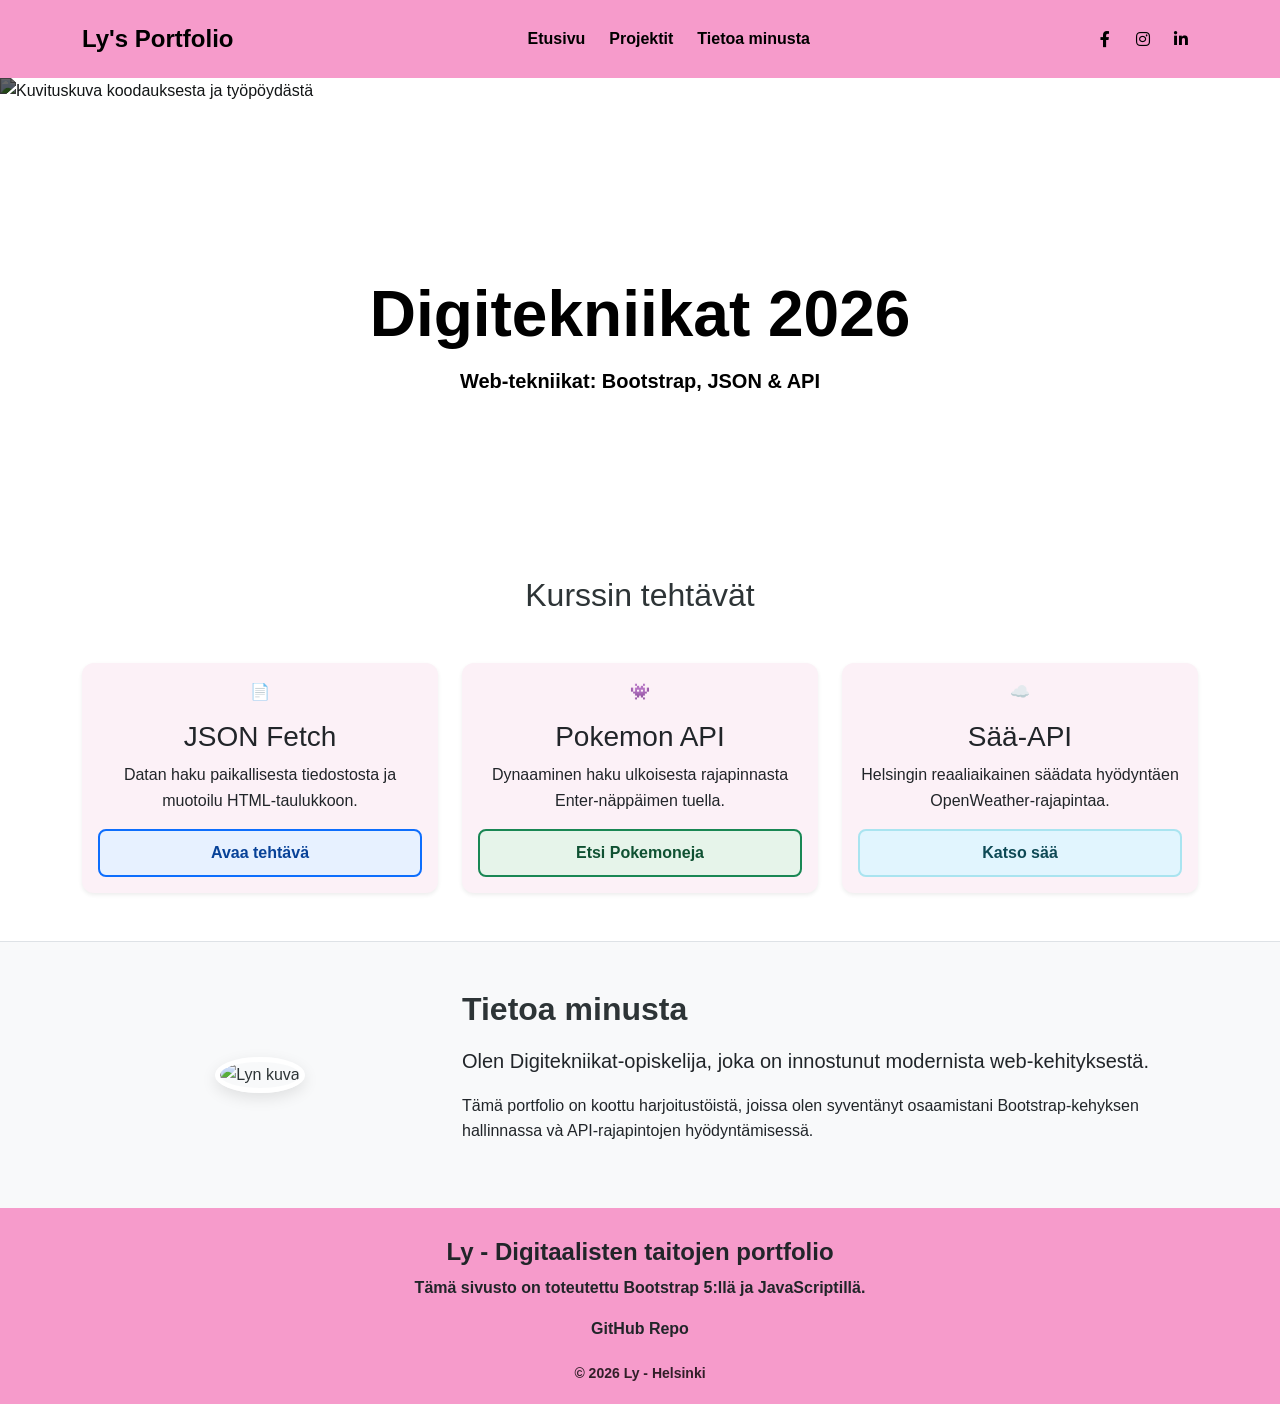
==== commit cfa491e9: "final" ====
--- a/index.html
+++ b/index.html
@@ -16,7 +16,7 @@
         <div class="container">
             <a class="navbar-brand" href="#">Ly's Portfolio</a>
 
-            <button class="navbar-toggler" type="button" data-bs-toggle="collapse" data-bs-target="#navbarNav">
+            <button class="navbar-toggler" type="button" data-bs-toggle="collapse" data-bs-target="#navbarNav" aria-label="Avaa valikko">
                 <span class="navbar-toggler-icon"></span>
             </button>
 
@@ -71,7 +71,7 @@
                 <div class="card h-100 shadow-sm">
                     <div class="card-body text-center">
                         <div class="feature-icon mb-3">📄</div>
-                        <h5 class="card-title">JSON Fetch</h5>
+                        <h3 class="card-title">JSON Fetch</h3>
                         <p class="card-text">Datan haku paikallisesta tiedostosta ja muotoilu HTML-taulukkoon.</p>
                         <a href="JSON/json.html" class="btn btn-primary w-100">Avaa tehtävä</a>
                     </div>
@@ -81,7 +81,7 @@
                 <div class="card h-100 shadow-sm border-success">
                     <div class="card-body text-center">
                         <div class="feature-icon mb-3">👾</div>
-                        <h5 class="card-title">Pokemon API</h5>
+                        <h3 class="card-title">Pokemon API</h3>
                         <p class="card-text">Dynaaminen haku ulkoisesta rajapinnasta Enter-näppäimen tuella.</p>
                         <a href="JSON/pokemon.html" class="btn btn-success w-100">Etsi Pokemoneja</a>
                     </div>
@@ -91,7 +91,7 @@
                 <div class="card h-100 shadow-sm border-info">
                     <div class="card-body text-center">
                         <div class="feature-icon mb-3">☁️</div>
-                        <h5 class="card-title">Sää-API</h5>
+                        <h3 class="card-title">Sää-API</h3>
                         <p class="card-text">Helsingin reaaliaikainen säädata hyödyntäen OpenWeather-rajapintaa.</p>
                         <a href="JSON/saa.html" class="btn btn-info w-100">Katso sää</a>
                     </div>
@@ -123,7 +123,7 @@
 
     <footer>
         <div class="container text-center">
-            <h5 class="fw-bold text-dark">Ly - Digitaalisten taitojen portfolio</h5>
+            <h4 class="fw-bold text-dark">Ly - Digitaalisten taitojen portfolio</h4>
             <p class="text-dark">Tämä sivusto on toteutettu Bootstrap 5:llä ja JavaScriptillä.</p>
             <div class="mt-3">
                 <a href="https://github.com/Lyfranckenhaeuser/digitekniikat"
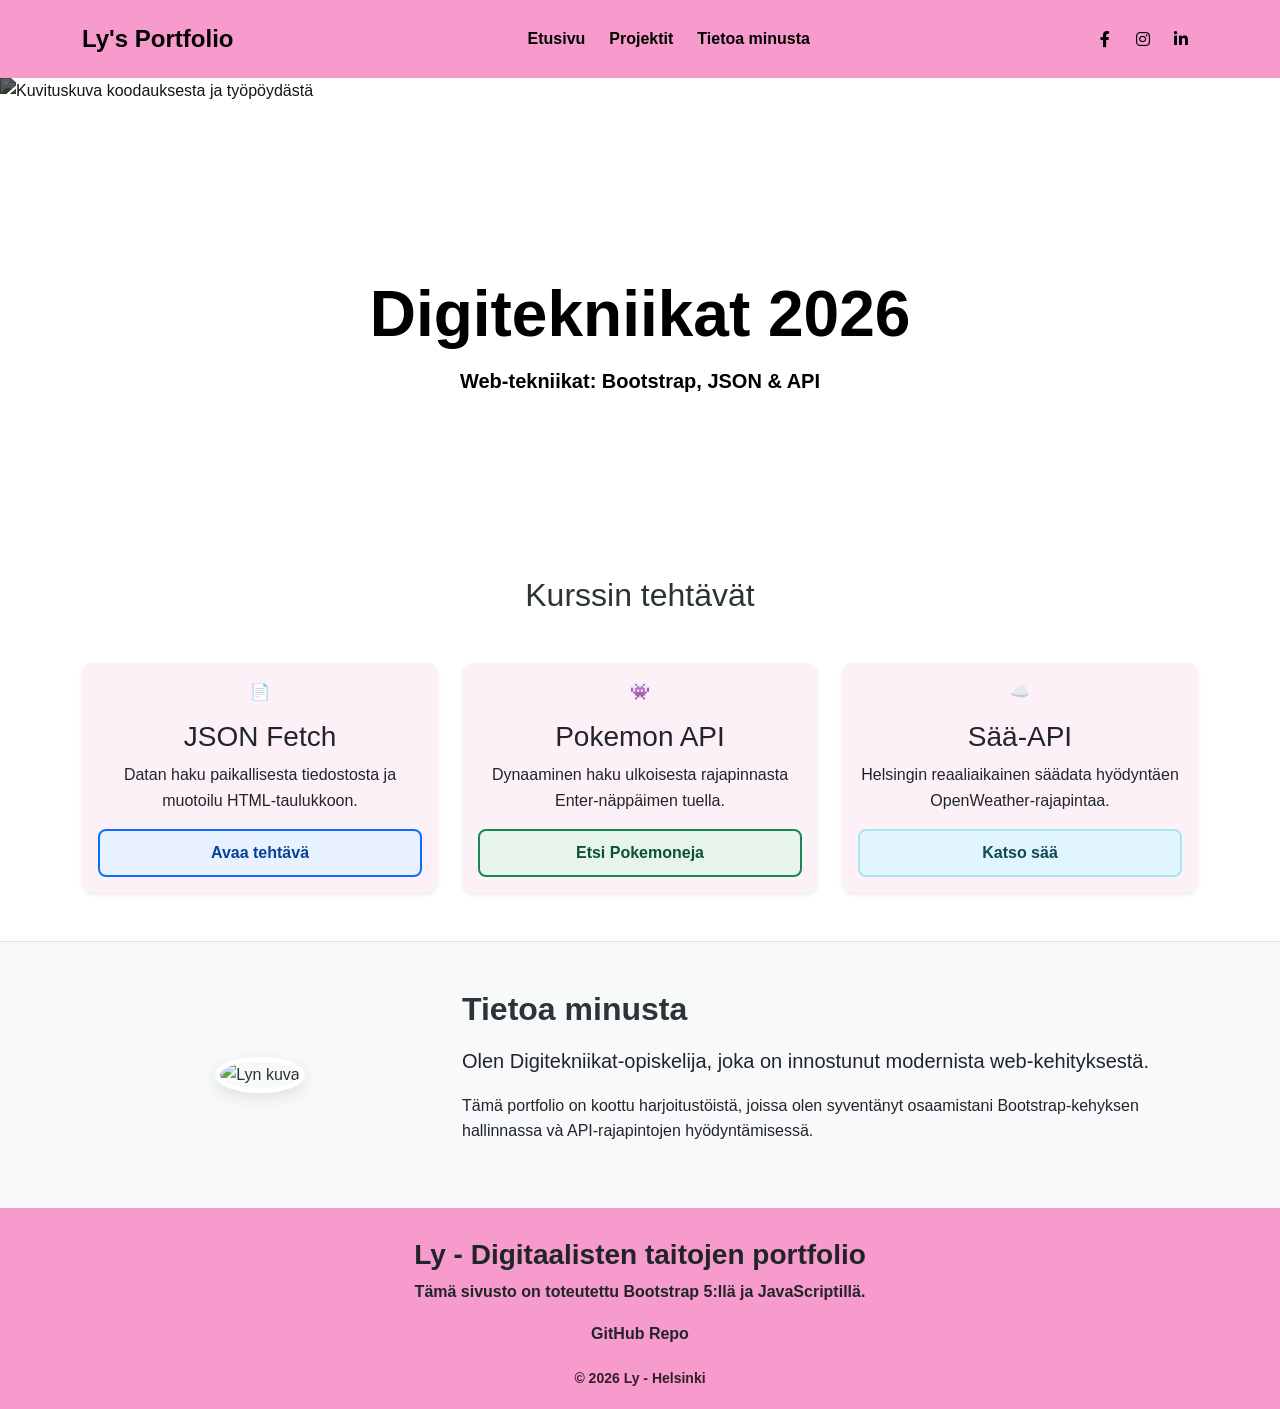
==== commit b1c7919b: "final" ====
--- a/index.html
+++ b/index.html
@@ -123,7 +123,7 @@
 
     <footer>
         <div class="container text-center">
-            <h4 class="fw-bold text-dark">Ly - Digitaalisten taitojen portfolio</h4>
+            <h3 class="fw-bold text-dark">Ly - Digitaalisten taitojen portfolio</h4>
             <p class="text-dark">Tämä sivusto on toteutettu Bootstrap 5:llä ja JavaScriptillä.</p>
             <div class="mt-3">
                 <a href="https://github.com/Lyfranckenhaeuser/digitekniikat"
--- a/style_portfolio.css
+++ b/style_portfolio.css
@@ -25,7 +25,7 @@
 }
 
 /* Tekstien tyylit */
-.nav-link, footer h2,footer h5, footer p, .hvr-scale {
+.nav-link, footer h2,footer h4, footer p, .hvr-scale {
     color: #000000 !important;
     font-weight: 700 !important;
     text-decoration: none;   
